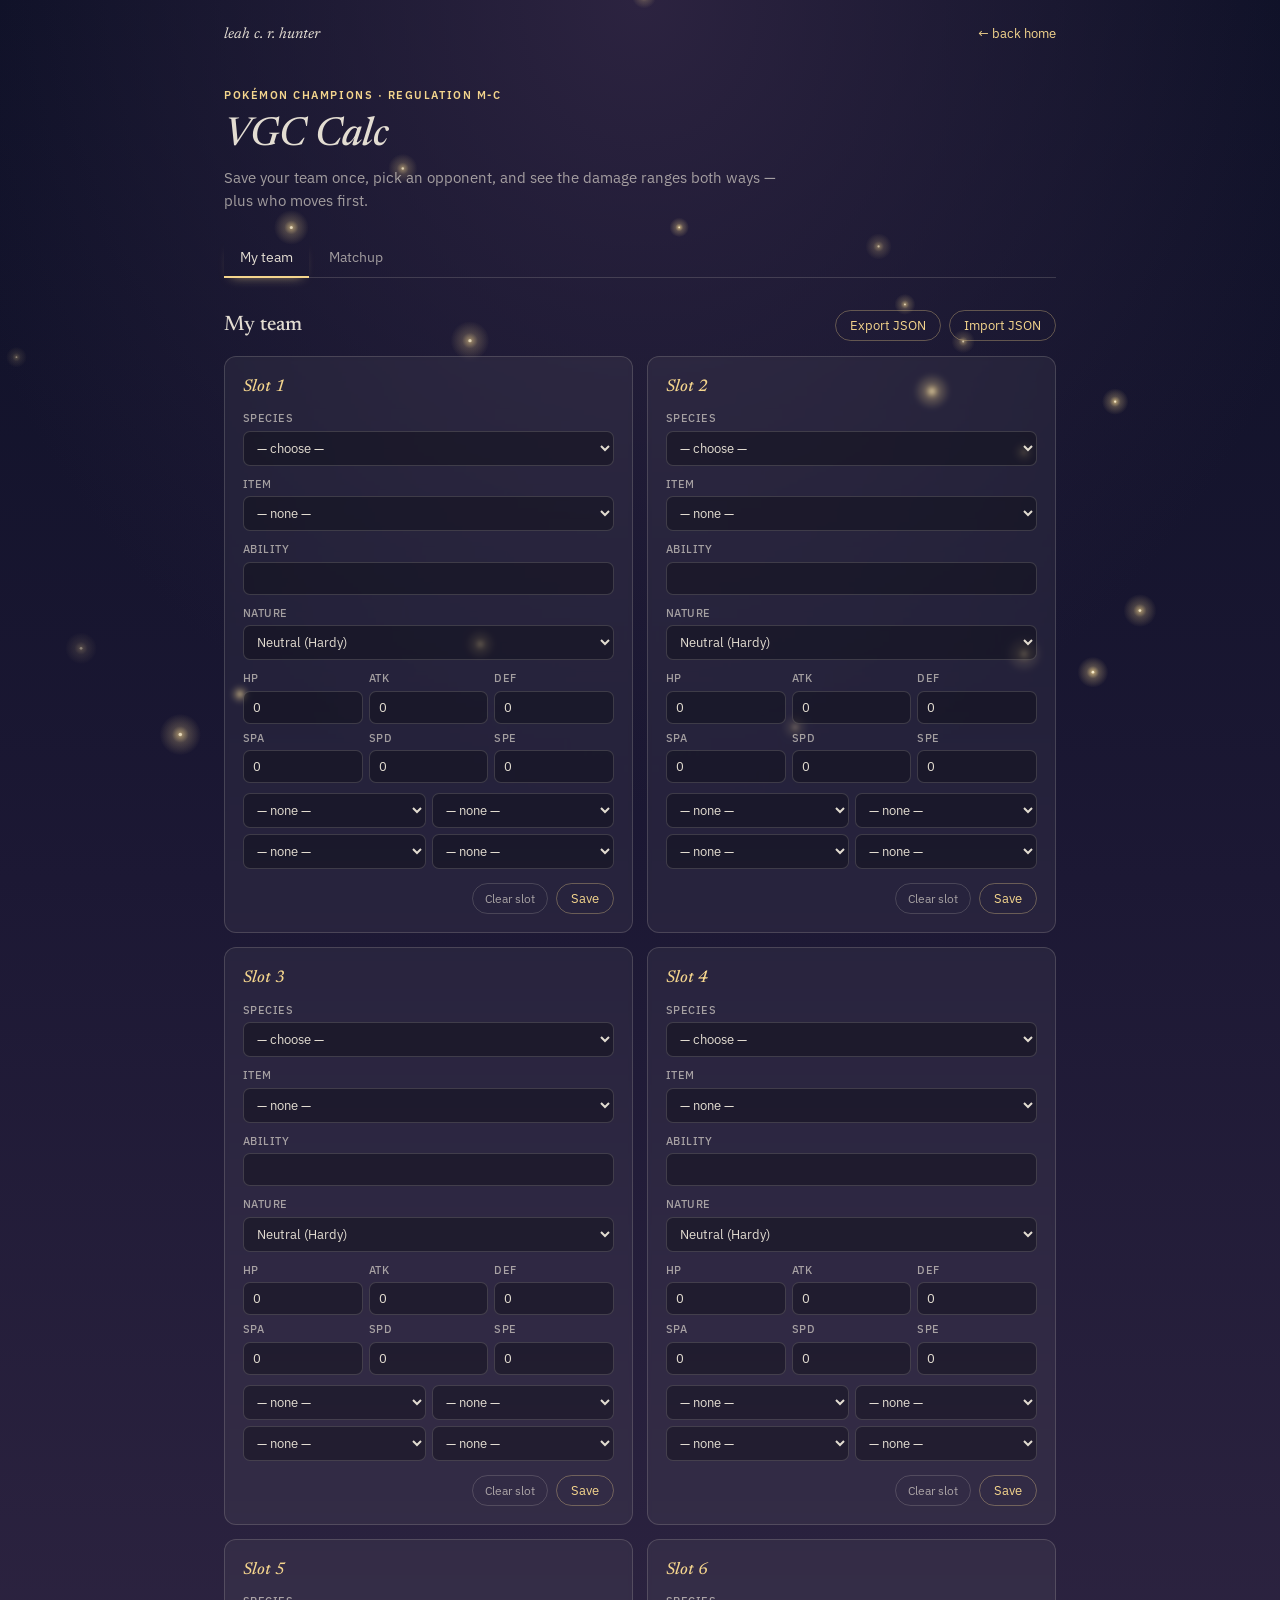
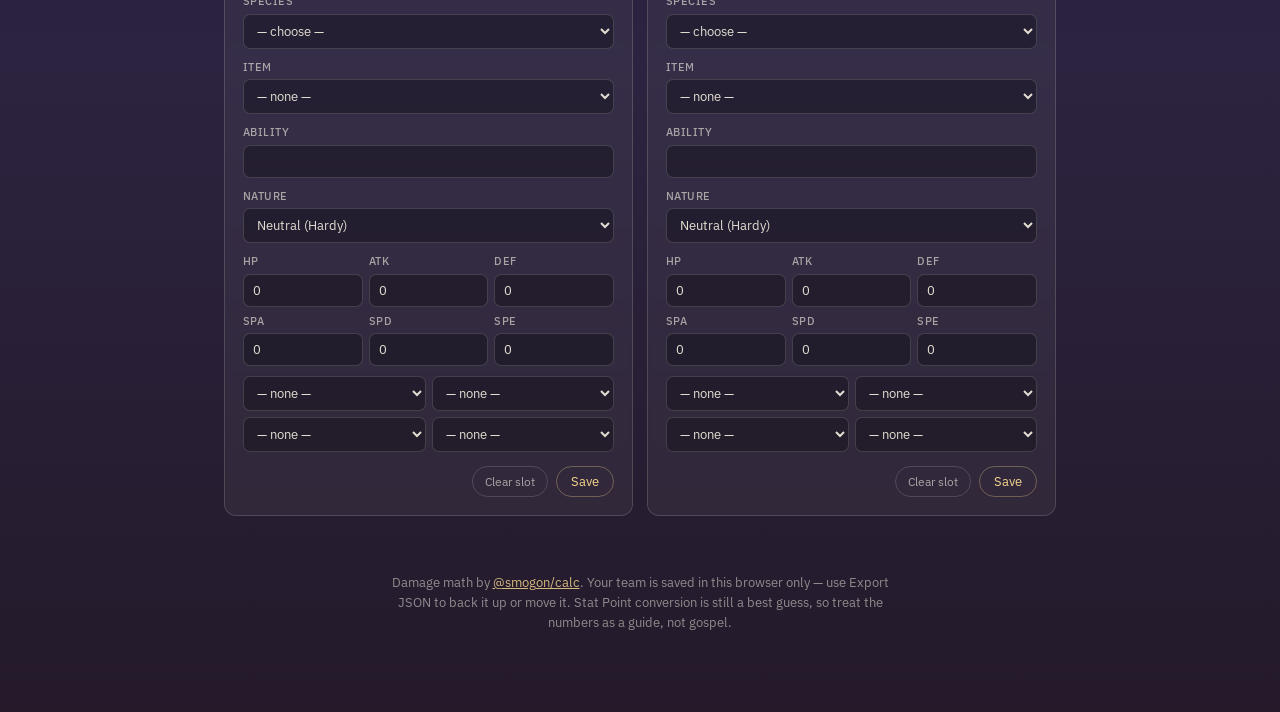
==== sites/calc/index.html @ 57ca6845 "pokemon champions calc" ====
<!DOCTYPE html>
<html lang="en">
<head>
<meta charset="UTF-8">
<meta name="viewport" content="width=device-width, initial-scale=1.0">
<title>VGC Calc — Leah C. R. Hunter</title>
<meta name="description" content="A damage calculator for Pokémon Champions (Regulation M-C): save your team, pick an opponent, see the ranges.">
<link rel="preconnect" href="https://fonts.googleapis.com">
<link rel="preconnect" href="https://fonts.gstatic.com" crossorigin>
<link href="https://fonts.googleapis.com/css2?family=Newsreader:ital,opsz,wght@0,6..72,400;0,6..72,500;1,6..72,400;1,6..72,500&family=IBM+Plex+Sans:wght@400;500;600&family=IBM+Plex+Mono:wght@400;500&display=swap" rel="stylesheet">
<link rel="stylesheet" href="style.css?v=11">
</head>
<body>

<canvas id="firefly-bg"></canvas>

<div class="topnav">
  <span class="name">leah c. r. hunter</span>
  <a href="https://leahcrhunter.com">← back home</a>
</div>

<header class="topbar">
  <p class="eyebrow">Pokémon Champions · Regulation M-C</p>
  <h1>VGC Calc</h1>
  <p class="subtitle">Save your team once, pick an opponent, and see the damage ranges both ways — plus who moves first.</p>
  <nav class="tabs">
    <button class="tab-btn active" data-tab="team">My team</button>
    <button class="tab-btn" data-tab="matchup">Matchup</button>
  </nav>
</header>

<main>

  <!-- ===================== MY TEAM ===================== -->
  <section id="tab-team" class="tab-panel active">
    <div class="panel-head">
      <h2>My team</h2>
      <div class="panel-actions">
        <button id="export-team-btn" class="btn-secondary">Export JSON</button>
        <button id="import-team-btn" class="btn-secondary">Import JSON</button>
      </div>
    </div>

    <div id="team-slots" class="team-slots"><!-- 6 slots rendered here --></div>

    <textarea id="import-export-area" class="hidden" rows="10"
      placeholder="Paste team JSON here to import, or read exported JSON here."></textarea>
  </section>

  <!-- ===================== MATCHUP ===================== -->
  <section id="tab-matchup" class="tab-panel">
    <div class="panel-head">
      <h2>Opponent &amp; field</h2>
    </div>

    <div class="opponent-form">
      <label>Species
        <select id="opp-species"></select>
      </label>
      <label>Item
        <select id="opp-item"></select>
      </label>
      <label>Ability
        <input id="opp-ability" type="text" placeholder="leave blank for default">
      </label>
      <label class="mega-toggle hidden" id="opp-mega-wrap">Mega Evolution
        <select id="opp-mega"><option value="">Not Mega</option></select>
      </label>
      <label>Status
        <select id="opp-status">
          <option value="">Healthy</option>
          <option value="brn">Burned</option>
          <option value="par">Paralyzed</option>
          <option value="psn">Poisoned</option>
          <option value="tox">Badly poisoned</option>
          <option value="slp">Asleep</option>
          <option value="frz">Frozen</option>
        </select>
      </label>
      <div class="boosts-block">
        <span class="boosts-label">Stat stages (−6 to +6)</span>
        <div class="boosts-grid">
          <label>Atk <input type="number" class="opp-boost" data-stat="atk" min="-6" max="6" value="0"></label>
          <label>Def <input type="number" class="opp-boost" data-stat="def" min="-6" max="6" value="0"></label>
          <label>SpA <input type="number" class="opp-boost" data-stat="spa" min="-6" max="6" value="0"></label>
          <label>SpD <input type="number" class="opp-boost" data-stat="spd" min="-6" max="6" value="0"></label>
          <label>Spe <input type="number" class="opp-boost" data-stat="spe" min="-6" max="6" value="0"></label>
        </div>
      </div>
    </div>

    <div class="field-form">
      <label>Weather
        <select id="field-weather">
          <option value="">None</option>
          <option>Sun</option>
          <option>Rain</option>
          <option>Sand</option>
          <option>Snow</option>
        </select>
      </label>
      <label>Terrain
        <select id="field-terrain">
          <option value="">None</option>
          <option>Electric</option>
          <option>Grassy</option>
          <option>Psychic</option>
          <option>Misty</option>
        </select>
      </label>
      <label class="checkbox-label">
        <input id="field-my-reflect" type="checkbox"> My side: Reflect
      </label>
      <label class="checkbox-label">
        <input id="field-my-lightscreen" type="checkbox"> My side: Light Screen
      </label>
      <label class="checkbox-label">
        <input id="field-opp-reflect" type="checkbox"> Opp side: Reflect
      </label>
      <label class="checkbox-label">
        <input id="field-opp-lightscreen" type="checkbox"> Opp side: Light Screen
      </label>
      <label class="checkbox-label">
        <input id="field-my-tailwind" type="checkbox"> My side: Tailwind
      </label>
      <label class="checkbox-label">
        <input id="field-opp-tailwind" type="checkbox"> Opp side: Tailwind
      </label>
      <label class="checkbox-label">
        <input id="field-trick-room" type="checkbox"> Trick Room
      </label>
    </div>

    <div class="panel-head">
      <h2>Opponent's moves</h2>
      <p class="hint">The eight most-used moves, with the top four ticked — untick anything you don't expect, add anything you've actually seen.</p>
    </div>
    <div id="opp-move-suggestions" class="move-suggestions"></div>
    <div class="add-move-row">
      <select id="opp-move-add"><option value="">— add a move seen in battle —</option></select>
      <button id="opp-move-add-btn" class="btn-secondary">Add</button>
    </div>

    <div class="panel-head">
      <h2>My team <span class="vs-name" id="vs-name"></span></h2>
      <p class="hint">Updates as you change anything above. Status and stat stages here are for this matchup only — not saved with the team.
        <strong>Deals</strong> is against the opponent's plausible bulk (0 → max Stat Points on the relevant defence); <strong>Takes</strong> is the normal damage roll against your exact spread.</p>
    </div>
    <p id="speed-summary" class="hint speed-summary hidden"></p>
    <p id="calc-error" class="hint calc-error hidden"></p>
    <div id="matchup-board" class="matchup-board"></div>
  </section>

  <footer class="disc">
    Damage math by <a href="https://github.com/smogon/damage-calc">@smogon/calc</a>. Your team is saved in this browser only —
    use Export JSON to back it up or move it. Stat Point conversion is still a best guess, so treat the numbers as a guide, not gospel.
  </footer>

</main>

<!-- Vendored @smogon/calc, rebuilt with esbuild as a single self-contained
     bundle -- the package's own dist/production.min.js has an unresolved
     require('./desc') that throws in a real browser. See CONTEXT.md. -->
<script src="smogon-calc.bundle.js"></script>

<script src="champions-dex.js?v=11"></script>
<script src="stat-points.js?v=11"></script>
<script src="calc-engine.js?v=11"></script>
<script src="team-store.js?v=11"></script>
<script src="usage-stats.js?v=11"></script>
<script src="ui.js?v=11"></script>
<script src="main.js?v=11"></script>

<script>
// ================= firefly ambient background (same as ocean) =================
(function(){
  const canvas = document.getElementById('firefly-bg');
  const ctx = canvas.getContext('2d');
  const reduceMotion = window.matchMedia('(prefers-reduced-motion: reduce)').matches;

  let w, h, dpr;
  function resize(){
    dpr = window.devicePixelRatio || 1;
    w = window.innerWidth;
    h = window.innerHeight;
    canvas.width = w * dpr;
    canvas.height = h * dpr;
    canvas.style.width = w + 'px';
    canvas.style.height = h + 'px';
    ctx.setTransform(dpr, 0, 0, dpr, 0, 0);
  }
  resize();
  window.addEventListener('resize', resize);

  const COUNT = 20;
  const flies = [];
  for (let i=0; i<COUNT; i++){
    flies.push({
      x: Math.random(),
      y: Math.random(),
      vx: (Math.random()-0.5) * 0.00028,
      vy: (Math.random()-0.5) * 0.00028,
      r: 1.4 + Math.random()*1.6,
      phase: Math.random() * Math.PI * 2,
      speed: 0.008 + Math.random()*0.014,
    });
  }

  let t = 0;
  function tick(){
    t += 1;
    ctx.clearRect(0, 0, w, h);

    flies.forEach(f=>{
      if (!reduceMotion){
        f.x += f.vx;
        f.y += f.vy;
        if (f.x < -0.02) f.x = 1.02;
        if (f.x > 1.02) f.x = -0.02;
        if (f.y < -0.02) f.y = 1.02;
        if (f.y > 1.02) f.y = -0.02;
      }
      const glow = 0.35 + 0.65 * (0.5 + 0.5*Math.sin(f.phase + t*f.speed));
      const px = f.x * w;
      const py = f.y * h;
      const r = f.r;

      const grad = ctx.createRadialGradient(px, py, 0, px, py, r*7);
      grad.addColorStop(0, `rgba(244,213,141,${0.85*glow})`);
      grad.addColorStop(0.4, `rgba(244,213,141,${0.28*glow})`);
      grad.addColorStop(1, 'rgba(244,213,141,0)');
      ctx.fillStyle = grad;
      ctx.beginPath();
      ctx.arc(px, py, r*7, 0, Math.PI*2);
      ctx.fill();

      ctx.fillStyle = `rgba(255,244,214,${0.9*glow})`;
      ctx.beginPath();
      ctx.arc(px, py, r*0.6, 0, Math.PI*2);
      ctx.fill();
    });

    requestAnimationFrame(tick);
  }
  tick();
})();
</script>
</body>
</html>
---- sites/calc/style.css ----
/* Same dusk-sky / firefly palette as the landing page and ocean.leahcrhunter.com */
:root {
  --sky-1: #0d1026;
  --sky-2: #1c1834;
  --sky-3: #2c2340;
  --sky-4: #241a2a;
  --ground: #0a0a12;

  --cream: rgba(244, 238, 224, 0.92);
  --cream-soft: rgba(244, 238, 224, 0.62);
  --cream-faint: rgba(244, 238, 224, 0.14);

  --gold: #f4d58d;
  --gold-glint: #fff4d6;
  --gold-dim: rgba(244, 213, 141, 0.16);
  --gold-dim-2: rgba(244, 213, 141, 0.32);

  --panel: rgba(244, 238, 224, 0.05);
  --panel-strong: rgba(244, 238, 224, 0.08);
  --line: rgba(244, 238, 224, 0.16);
  --well: rgba(10, 10, 18, 0.38);       /* inputs sit slightly "into" the panel */

  --good: #9fd4a8;
  --bad: #e69a86;
}

* { box-sizing: border-box; }

html { background: var(--sky-4); }

html, body {
  margin: 0;
  padding: 0;
  color: var(--cream);
  font-family: 'IBM Plex Sans', sans-serif;
  -webkit-font-smoothing: antialiased;
}

body {
  min-height: 100vh;
  display: flex;
  flex-direction: column;
  align-items: center;
  line-height: 1.5;
  background:
    radial-gradient(ellipse 80% 50% at 50% 0%, var(--sky-3) 0%, transparent 70%),
    linear-gradient(180deg, var(--sky-1) 0%, var(--sky-2) 38%, var(--sky-3) 72%, var(--sky-4) 100%);
  position: relative;
  overflow-x: hidden;
}

#firefly-bg {
  position: fixed;
  inset: 0;
  width: 100%;
  height: 100%;
  z-index: 0;
  pointer-events: none;
}

h1, h2, h3 {
  font-family: 'Newsreader', serif;
  font-weight: 500;
  margin: 0;
  color: var(--cream);
}

a { color: var(--gold); }

/* ---------- top nav (shared with ocean) ---------- */
.topnav {
  width: 100%;
  max-width: 880px;
  padding: 24px 24px 0;
  display: flex;
  justify-content: space-between;
  align-items: baseline;
  font-size: 13px;
  color: var(--cream-soft);
  position: relative;
  z-index: 1;
}
.topnav .name {
  font-family: 'Newsreader', serif;
  font-style: italic;
  font-size: 15px;
  color: var(--cream);
}
.topnav a { text-decoration: none; color: var(--gold); }
.topnav a:hover { text-decoration: underline; }

/* ---------- header ---------- */
.topbar {
  width: 100%;
  max-width: 880px;
  padding: 40px 24px 0;
  position: relative;
  z-index: 1;
}

.eyebrow {
  text-transform: uppercase;
  letter-spacing: 0.14em;
  font-size: 11px;
  font-weight: 600;
  color: var(--gold);
  margin: 0 0 10px;
}

.topbar h1 {
  font-style: italic;
  font-size: clamp(30px, 5vw, 40px);
  line-height: 1.15;
}

.subtitle {
  margin: 8px 0 26px;
  color: var(--cream-soft);
  font-size: 15px;
  max-width: 560px;
}

.tabs {
  display: flex;
  gap: 4px;
  border-bottom: 1px solid var(--line);
}

.tab-btn {
  background: none;
  border: none;
  border-radius: 0;
  color: var(--cream-soft);
  font-family: inherit;
  font-size: 14px;
  padding: 10px 16px;
  margin-bottom: -1px;
  cursor: pointer;
  border-bottom: 2px solid transparent;
  transition: color 0.15s ease, border-color 0.15s ease;
}
.tab-btn:hover { color: var(--cream); }
.tab-btn.active {
  color: var(--cream);
  border-bottom-color: var(--gold);
  box-shadow: 0 6px 12px -8px rgba(244, 213, 141, 0.7);
}

main {
  width: 100%;
  max-width: 880px;
  margin: 0;
  padding: 24px 24px 80px;
  flex: 1;
  position: relative;
  z-index: 1;
}

.tab-panel { display: none; }
.tab-panel.active { display: block; animation: fadein 0.35s ease; }
@keyframes fadein {
  from { opacity: 0; transform: translateY(4px); }
  to   { opacity: 1; transform: translateY(0); }
}

.panel-head {
  display: flex;
  align-items: baseline;
  justify-content: space-between;
  flex-wrap: wrap;
  gap: 8px 16px;
  margin: 32px 0 14px;
}
.panel-head:first-child { margin-top: 8px; }

.panel-head h2,
#matchup-results h2 {
  font-size: 21px;
}

#matchup-results h2 { margin: 36px 0 8px; }
#matchup-results h2 .hint { font-family: 'IBM Plex Sans', sans-serif; font-size: 12.5px; margin-left: 6px; }

.hint {
  color: var(--cream-soft);
  font-size: 13px;
  margin: 0;
  line-height: 1.55;
}
.panel-head .hint { flex-basis: 100%; }

.panel-actions { display: flex; gap: 8px; }

/* ---------- buttons ---------- */
button {
  font-family: inherit;
  font-size: 13px;
  border-radius: 999px;
  cursor: pointer;
  border: 1px solid var(--line);
  transition: background 0.15s ease, color 0.15s ease, border-color 0.15s ease,
              box-shadow 0.2s ease, transform 0.1s ease;
}
button:active { transform: scale(0.98); }

.btn-primary {
  background: var(--gold);
  color: var(--sky-1);
  border: none;
  padding: 13px 26px;
  font-size: 15px;
  font-weight: 600;
  margin-top: 20px;
  box-shadow: 0 0 18px rgba(244, 213, 141, 0.28);
}
.btn-primary:hover {
  background: var(--gold-glint);
  box-shadow: 0 0 24px rgba(244, 213, 141, 0.45);
}

.btn-secondary {
  background: transparent;
  color: var(--gold);
  border-color: var(--gold-dim-2);
  padding: 6px 14px;
}
.btn-secondary:hover { background: var(--gold-dim); }
.btn-secondary.is-saved { background: var(--gold); color: var(--sky-1); border-color: var(--gold); }

.btn-danger {
  background: transparent;
  color: var(--cream-soft);
  border-color: var(--line);
  padding: 5px 12px;
  font-size: 12px;
}
.btn-danger:hover { color: var(--bad); border-color: var(--bad); }

/* ---------- panels / cards ---------- */
.team-slots {
  display: grid;
  grid-template-columns: repeat(2, minmax(0, 1fr));
  gap: 14px;
}

@media (max-width: 640px) {
  .team-slots { grid-template-columns: 1fr; }
}

.mon-card,
.opponent-form,
.field-form {
  background: var(--panel);
  border: 1px solid var(--line);
  border-radius: 12px;
  padding: 18px;
  backdrop-filter: blur(2px);
}

.mon-card.empty {
  display: flex;
  align-items: center;
  justify-content: center;
  color: var(--cream-soft);
  font-size: 13px;
  min-height: 64px;
  cursor: pointer;
  border-style: dashed;
}

.mon-card h3 {
  font-size: 17px;
  font-style: italic;
  margin: 0 0 6px;
  color: var(--gold);
}

.mon-card label,
.opponent-form label,
.field-form label {
  display: block;
  font-size: 11px;
  font-weight: 500;
  letter-spacing: 0.04em;
  text-transform: uppercase;
  color: var(--cream-soft);
  margin-top: 10px;
}

/* ---------- inputs ---------- */
.mon-card input, .mon-card select,
.opponent-form input, .opponent-form select,
.field-form select,
.opponent-form .boosts-grid input,
.add-move-row input, .add-move-row select {
  width: 100%;
  background: var(--well);
  border: 1px solid var(--line);
  color: var(--cream);
  border-radius: 7px;
  padding: 7px 9px;
  font-family: inherit;
  font-size: 13px;
  letter-spacing: 0;
  text-transform: none;
  margin-top: 4px;
  transition: border-color 0.15s ease, box-shadow 0.15s ease;
}

input::placeholder { color: rgba(244, 238, 224, 0.32); }

/* A select's intrinsic width is its longest option; never let that push a
   column (or the page) wider than its container on a phone. */
select { max-width: 100%; min-width: 0; }

input:focus, select:focus, textarea:focus {
  outline: none;
  border-color: var(--gold-dim-2);
  box-shadow: 0 0 0 3px var(--gold-dim);
}

select option { background: var(--sky-2); color: var(--cream); }

input[type="checkbox"] { accent-color: var(--gold); }

.stat-points-grid {
  display: grid;
  grid-template-columns: repeat(3, 1fr);
  gap: 6px;
  margin-top: 10px;
}

.stat-points-grid label { margin-top: 0; }

.checkbox-label {
  display: flex;
  align-items: center;
  gap: 8px;
  font-size: 12.5px;
  text-transform: none;
  letter-spacing: 0;
  font-weight: 400;
  color: var(--cream-soft);
  cursor: pointer;
}
.checkbox-label:hover { color: var(--cream); }

.checkbox-label input { width: auto; margin: 0; }

.mega-toggle {
  display: block;
  margin-top: 10px;
}
.mega-toggle select {
  border-color: var(--gold-dim-2);
  color: var(--gold);
}
.mega-toggle select:has(option[value=""]:checked) { color: var(--cream); border-color: var(--line); }

.moves-grid {
  display: grid;
  grid-template-columns: repeat(2, minmax(0, 1fr));
  gap: 6px;
  margin-top: 10px;
}
.moves-grid select { margin-top: 0; min-width: 0; }

.card-footer {
  display: flex;
  justify-content: flex-end;
  gap: 8px;
  margin-top: 14px;
}

.opponent-form, .field-form {
  display: grid;
  grid-template-columns: repeat(auto-fit, minmax(min(160px, 100%), 1fr));
  gap: 6px 14px;
  margin-bottom: 14px;
}

.opponent-form > label:not(.checkbox-label),
.field-form > label:not(.checkbox-label) { margin-top: 0; }
.opponent-form > .mega-toggle { margin-top: 0; }

.field-form .checkbox-label { margin-top: 6px; }

/* ---------- move chips ---------- */
.move-suggestions {
  display: flex;
  flex-wrap: wrap;
  gap: 8px;
}

.move-chip {
  display: flex;
  align-items: center;
  gap: 7px;
  background: var(--panel);
  border: 1px solid var(--line);
  border-radius: 999px;
  padding: 6px 13px;
  font-size: 13px;
  cursor: pointer;
  transition: background 0.15s ease, border-color 0.15s ease;
}
.move-chip:hover { background: var(--panel-strong); }
.move-chip:has(input:checked) {
  border-color: var(--gold-dim-2);
  background: var(--gold-dim);
}

.move-chip .usage {
  color: var(--cream-soft);
  font-family: 'IBM Plex Mono', monospace;
  font-size: 11px;
}

.add-move-row {
  display: flex;
  gap: 8px;
  margin-top: 12px;
}

.add-move-row input,
.add-move-row select { flex: 1; min-width: 0; margin-top: 0; }

.hidden { display: none !important; }

#import-export-area {
  width: 100%;
  margin-top: 14px;
  background: var(--well);
  border: 1px solid var(--line);
  color: var(--cream);
  font-family: 'IBM Plex Mono', monospace;
  font-size: 12px;
  border-radius: 10px;
  padding: 12px;
  resize: vertical;
}

/* ---------- shared result bits ---------- */
.pct-range {
  font-family: 'IBM Plex Mono', monospace;
  color: var(--cream);
}

.pct-range.ko { color: var(--bad); font-weight: 500; }
.pct-range.safe { color: var(--good); }
.pct-range.none { color: var(--cream-soft); font-family: 'IBM Plex Sans', sans-serif; font-size: 12px; }

/* Opponent stat stages (Matchup tab) */
.boosts-block {
  grid-column: 1 / -1;
  font-size: 12px;
  color: var(--cream-soft);
  margin-top: 4px;
}

.boosts-label {
  display: block;
  font-size: 11px;
  font-weight: 500;
  letter-spacing: 0.04em;
  text-transform: uppercase;
}

.boosts-grid {
  display: grid;
  grid-template-columns: repeat(5, minmax(0, 1fr));
  gap: 6px;
  margin-top: 4px;
}

.boosts-grid label { margin-top: 0; }

/* ---------- matchup board: one row per Pokémon ---------- */
.vs-name {
  font-style: italic;
  color: var(--gold);
  font-weight: 400;
}

.speed-summary { margin: -4px 0 14px; }

.calc-error {
  color: var(--bad);
  border-left: 2px solid var(--bad);
  padding-left: 12px;
  margin: 0 0 14px;
}

.matchup-board {
  display: flex;
  flex-direction: column;
  gap: 12px;
}

.mon-row {
  display: grid;
  grid-template-columns: minmax(200px, 1.1fr) 1fr 1fr;
  gap: 18px;
  background: var(--panel);
  border: 1px solid var(--line);
  border-radius: 12px;
  padding: 16px 18px;
  backdrop-filter: blur(2px);
}

.mon-name {
  font-family: 'Newsreader', serif;
  font-style: italic;
  font-size: 19px;
  color: var(--gold);
  line-height: 1.2;
}
.mon-name .hint { font-family: 'IBM Plex Sans', sans-serif; font-style: normal; font-size: 12px; }

.mon-meta {
  font-size: 12.5px;
  color: var(--cream-soft);
  margin-top: 2px;
}

.mon-speed {
  font-size: 13px;
  margin-top: 10px;
  line-height: 1.45;
}
.mon-speed .speed-num { font-family: 'IBM Plex Mono', monospace; color: var(--cream); }
.mon-speed .hint { font-size: 12px; }

.mon-state {
  display: flex;
  flex-direction: column;
  gap: 6px;
  margin-top: 12px;
  padding-top: 12px;
  border-top: 1px solid var(--cream-faint);
}

.mon-state select,
.mon-state input {
  width: 100%;
  background: var(--well);
  border: 1px solid var(--line);
  color: var(--cream);
  border-radius: 7px;
  padding: 5px 7px;
  font-family: inherit;
  font-size: 12.5px;
  margin: 0;
  min-width: 0;
}

.stage-grid {
  display: grid;
  grid-template-columns: repeat(5, minmax(0, 1fr));
  gap: 4px;
}

.stage-grid label {
  display: block;
  font-size: 10px;
  font-weight: 500;
  letter-spacing: 0.04em;
  text-transform: uppercase;
  color: var(--cream-soft);
}
.stage-grid input { margin-top: 2px; padding: 4px 5px; text-align: center; }

.mon-col h4 {
  font-family: 'IBM Plex Sans', sans-serif;
  font-size: 11px;
  font-weight: 600;
  letter-spacing: 0.1em;
  text-transform: uppercase;
  color: var(--gold);
  margin: 0 0 6px;
}
.mon-col .hint { font-size: 12.5px; }

.move-table {
  width: 100%;
  border-collapse: collapse;
  font-size: 13.5px;
}
.move-table td {
  padding: 5px 0;
  border-bottom: 1px solid var(--cream-faint);
  vertical-align: top;
}
.move-table tr:last-child td { border-bottom: none; }
.move-table td:last-child { text-align: right; white-space: nowrap; padding-left: 10px; }

@media (max-width: 720px) {
  .mon-row { grid-template-columns: 1fr; gap: 14px; }
}

.verdict { font-weight: 500; }
.verdict.good { color: var(--good); }
.verdict.bad { color: var(--bad); }
.verdict.mixed { color: var(--gold); }

.verdict + .hint { font-size: 12px; margin-top: 2px; }

/* ---------- footer ---------- */
footer.disc {
  font-size: 12.5px;
  color: var(--cream-soft);
  text-align: center;
  max-width: 520px;
  margin: 56px auto 0;
  line-height: 1.6;
  opacity: 0.85;
}

@media (prefers-reduced-motion: reduce) {
  .tab-panel.active { animation: none; }
}
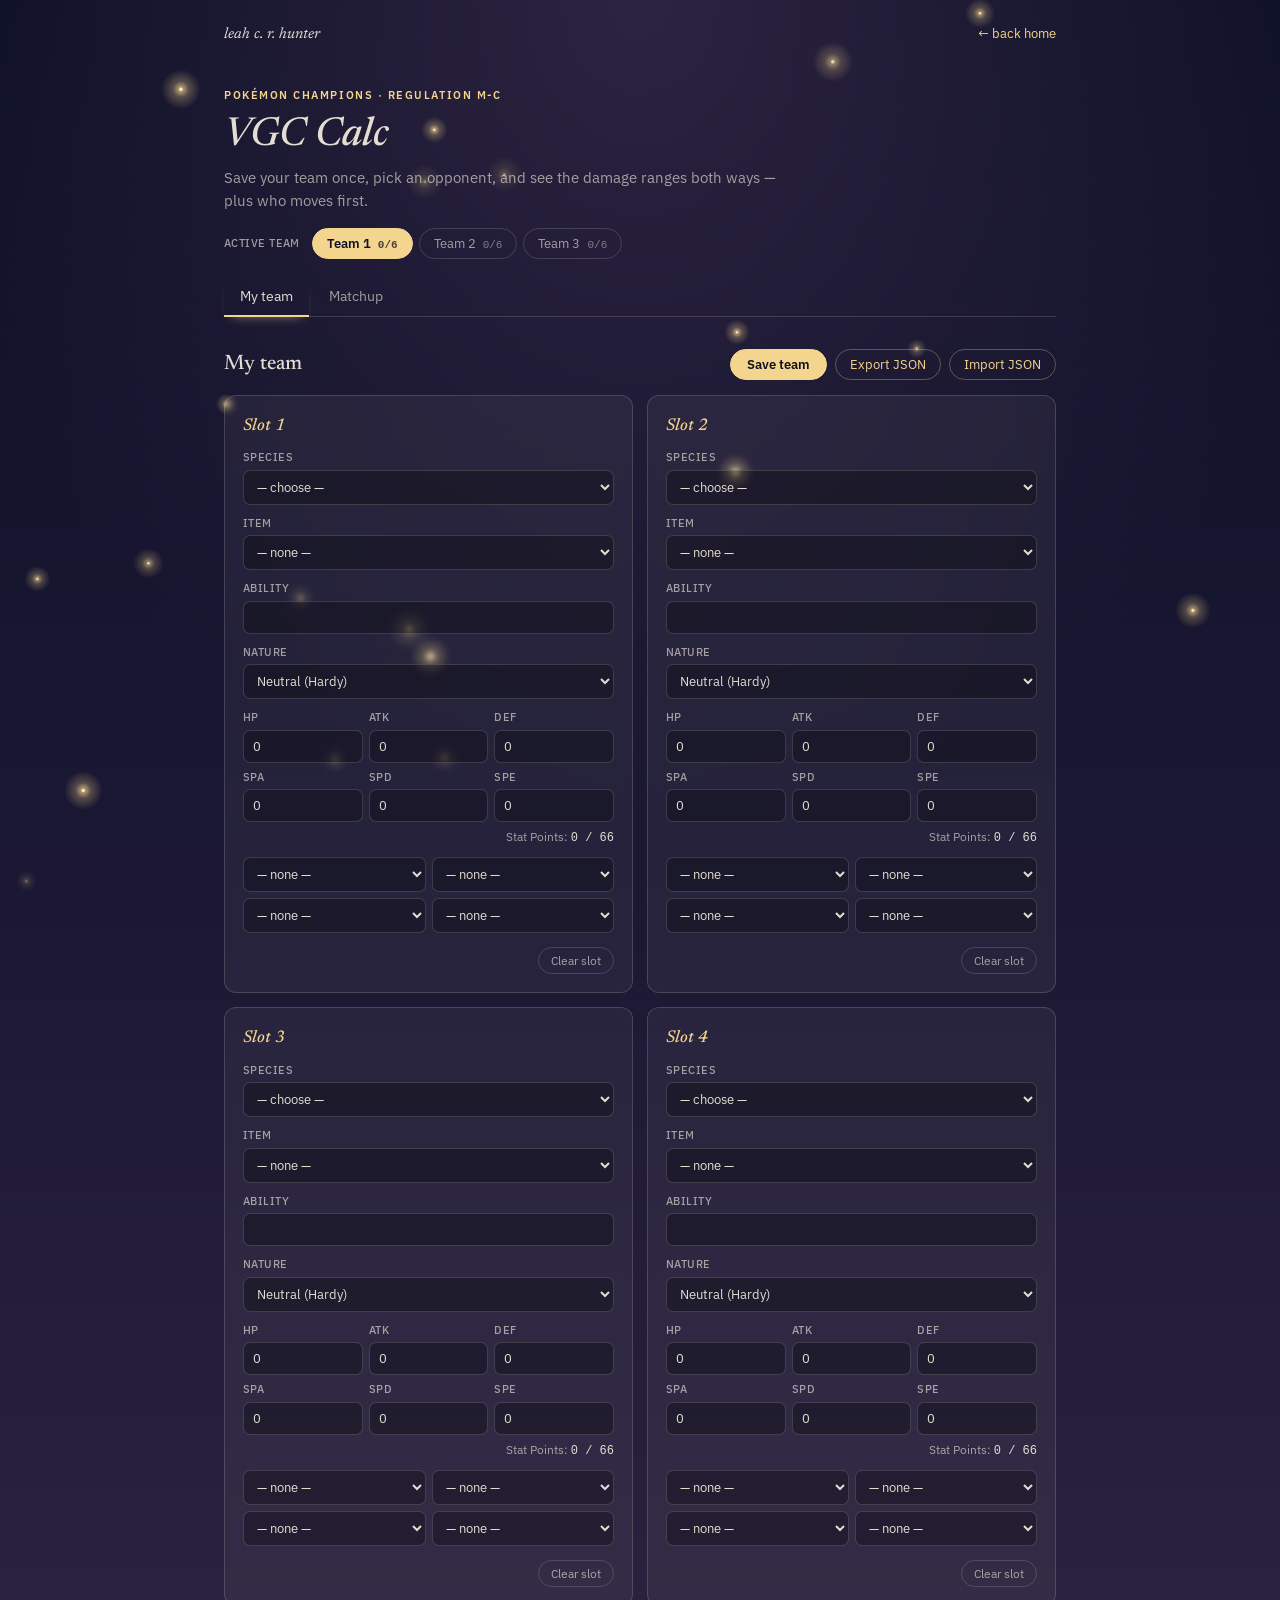
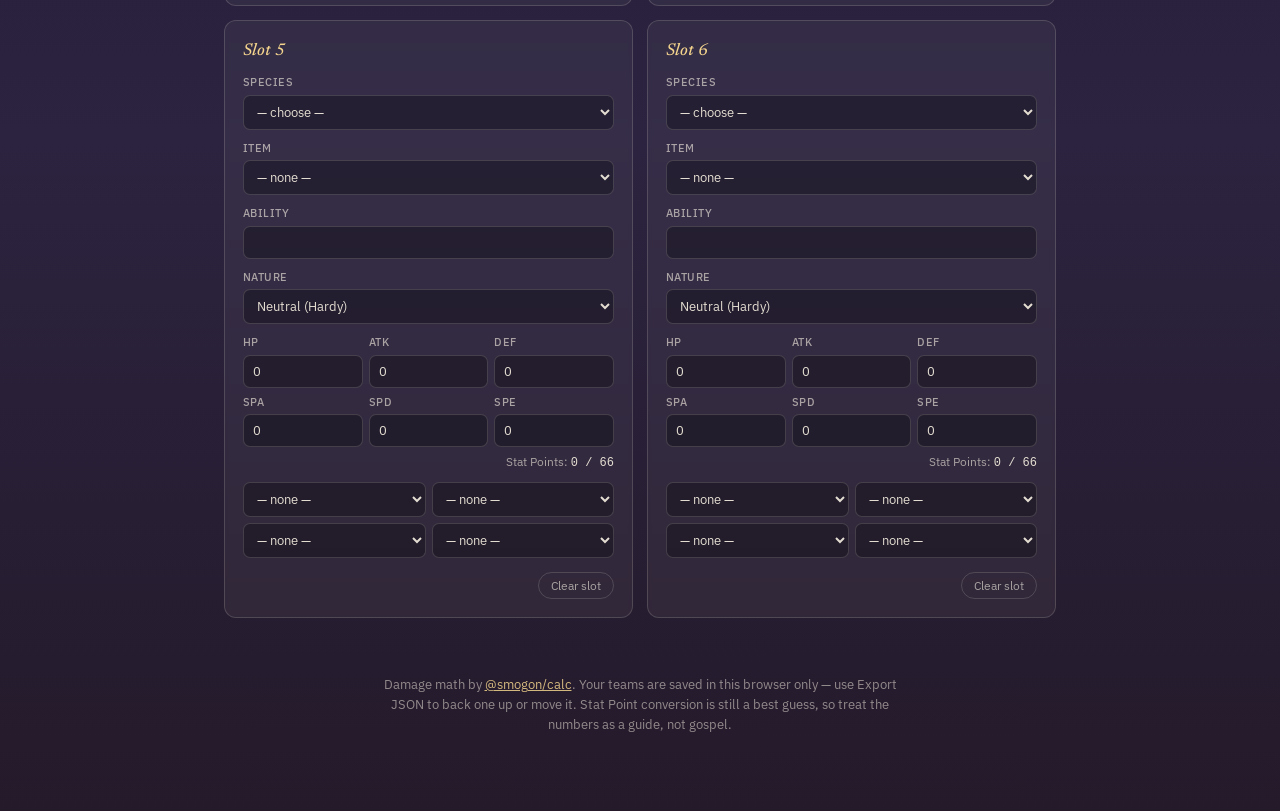
==== commit 84fe0b1f: "vgcCalc changes - bulk save / multiple teams / stat buttons" ====
--- a/sites/calc/index.html
+++ b/sites/calc/index.html
@@ -8,7 +8,7 @@
 <link rel="preconnect" href="https://fonts.googleapis.com">
 <link rel="preconnect" href="https://fonts.gstatic.com" crossorigin>
 <link href="https://fonts.googleapis.com/css2?family=Newsreader:ital,opsz,wght@0,6..72,400;0,6..72,500;1,6..72,400;1,6..72,500&family=IBM+Plex+Sans:wght@400;500;600&family=IBM+Plex+Mono:wght@400;500&display=swap" rel="stylesheet">
-<link rel="stylesheet" href="style.css?v=11">
+<link rel="stylesheet" href="style.css?v=15">
 </head>
 <body>
 
@@ -23,6 +23,10 @@
   <p class="eyebrow">Pokémon Champions · Regulation M-C</p>
   <h1>VGC Calc</h1>
   <p class="subtitle">Save your team once, pick an opponent, and see the damage ranges both ways — plus who moves first.</p>
+  <div class="team-switcher-wrap">
+    <span class="boosts-label">Active team</span>
+    <div id="team-switcher" class="team-switcher" role="group" aria-label="Active team"></div>
+  </div>
   <nav class="tabs">
     <button class="tab-btn active" data-tab="team">My team</button>
     <button class="tab-btn" data-tab="matchup">Matchup</button>
@@ -36,6 +40,7 @@
     <div class="panel-head">
       <h2>My team</h2>
       <div class="panel-actions">
+        <button id="save-team-btn" class="btn-save">Save team</button>
         <button id="export-team-btn" class="btn-secondary">Export JSON</button>
         <button id="import-team-btn" class="btn-secondary">Import JSON</button>
       </div>
@@ -79,13 +84,7 @@
       </label>
       <div class="boosts-block">
         <span class="boosts-label">Stat stages (−6 to +6)</span>
-        <div class="boosts-grid">
-          <label>Atk <input type="number" class="opp-boost" data-stat="atk" min="-6" max="6" value="0"></label>
-          <label>Def <input type="number" class="opp-boost" data-stat="def" min="-6" max="6" value="0"></label>
-          <label>SpA <input type="number" class="opp-boost" data-stat="spa" min="-6" max="6" value="0"></label>
-          <label>SpD <input type="number" class="opp-boost" data-stat="spd" min="-6" max="6" value="0"></label>
-          <label>Spe <input type="number" class="opp-boost" data-stat="spe" min="-6" max="6" value="0"></label>
-        </div>
+        <div class="boosts-grid" id="opp-boosts"><!-- filled by main.js --></div>
       </div>
     </div>
 
@@ -152,8 +151,8 @@
   </section>
 
   <footer class="disc">
-    Damage math by <a href="https://github.com/smogon/damage-calc">@smogon/calc</a>. Your team is saved in this browser only —
-    use Export JSON to back it up or move it. Stat Point conversion is still a best guess, so treat the numbers as a guide, not gospel.
+    Damage math by <a href="https://github.com/smogon/damage-calc">@smogon/calc</a>. Your teams are saved in this browser only —
+    use Export JSON to back one up or move it. Stat Point conversion is still a best guess, so treat the numbers as a guide, not gospel.
   </footer>
 
 </main>
@@ -163,13 +162,13 @@
      require('./desc') that throws in a real browser. See CONTEXT.md. -->
 <script src="smogon-calc.bundle.js"></script>
 
-<script src="champions-dex.js?v=11"></script>
-<script src="stat-points.js?v=11"></script>
-<script src="calc-engine.js?v=11"></script>
-<script src="team-store.js?v=11"></script>
-<script src="usage-stats.js?v=11"></script>
-<script src="ui.js?v=11"></script>
-<script src="main.js?v=11"></script>
+<script src="champions-dex.js?v=15"></script>
+<script src="stat-points.js?v=15"></script>
+<script src="calc-engine.js?v=15"></script>
+<script src="team-store.js?v=15"></script>
+<script src="usage-stats.js?v=15"></script>
+<script src="ui.js?v=15"></script>
+<script src="main.js?v=15"></script>
 
 <script>
 // ================= firefly ambient background (same as ocean) =================
--- a/sites/calc/style.css
+++ b/sites/calc/style.css
@@ -619,3 +619,91 @@
 @media (prefers-reduced-motion: reduce) {
   .tab-panel.active { animation: none; }
 }
+
+/* ---------- active team switcher (header) ---------- */
+.team-switcher-wrap {
+  display: flex;
+  align-items: center;
+  flex-wrap: wrap;
+  gap: 8px 12px;
+  margin: -10px 0 18px;
+  color: var(--cream-soft);
+}
+.team-switcher { display: flex; flex-wrap: wrap; gap: 6px; }
+.team-pick {
+  background: transparent;
+  color: var(--cream-soft);
+  padding: 6px 14px;
+}
+.team-pick:hover { color: var(--cream); border-color: var(--gold-dim-2); }
+.team-pick.active {
+  color: var(--sky-1);
+  background: var(--gold);
+  border-color: var(--gold);
+  font-weight: 600;
+}
+.team-count { font-family: 'IBM Plex Mono', monospace; font-size: 11px; opacity: 0.75; margin-left: 4px; }
+
+/* ---------- Save team ---------- */
+.btn-save {
+  background: var(--gold);
+  color: var(--sky-1);
+  border-color: var(--gold);
+  padding: 6px 16px;
+  font-weight: 600;
+}
+.btn-save:hover { background: var(--gold-glint); }
+.btn-save.has-changes { box-shadow: 0 0 0 3px var(--gold-dim), 0 0 16px rgba(244, 213, 141, 0.4); }
+.btn-save.has-changes::after { content: ' •'; }
+.btn-save.is-saved { background: var(--good); border-color: var(--good); }
+
+/* ---------- Stat Point total ---------- */
+.sp-total {
+  margin: 6px 0 0;
+  font-size: 12px;
+  color: var(--cream-soft);
+  text-align: right;
+}
+.sp-total span { font-family: 'IBM Plex Mono', monospace; color: var(--cream); }
+.sp-total span.at-cap { color: var(--gold); }
+
+/* ---------- stat stage steppers (Matchup tab): [−] Atk +0 [+] ---------- */
+.boost-cell {
+  display: flex;
+  align-items: stretch;
+  min-width: 0;
+  background: var(--well);
+  border: 1px solid var(--line);
+  border-radius: 7px;
+  overflow: hidden;
+}
+.boost-cell.is-boosted { border-color: var(--gold-dim-2); background: var(--gold-dim); }
+.boost-cell.is-dropped { border-color: rgba(230, 154, 134, 0.45); background: rgba(230, 154, 134, 0.1); }
+.boost-step {
+  flex: 0 0 auto;
+  background: transparent;
+  border: none;
+  border-radius: 0;
+  color: var(--cream-soft);
+  padding: 6px 9px;
+  font-size: 15px;
+  line-height: 1;
+}
+.boost-step:hover { background: var(--panel-strong); color: var(--cream); }
+.boost-step:disabled { opacity: 0.3; cursor: default; background: transparent; }
+.boost-val {
+  flex: 1;
+  min-width: 0;
+  display: flex;
+  align-items: center;
+  justify-content: center;
+  gap: 5px;
+  white-space: nowrap;
+  font-size: 12px;
+  color: var(--cream-soft);
+}
+.boost-val b { font-family: 'IBM Plex Mono', monospace; font-weight: 500; color: var(--cream); }
+.boost-cell.is-boosted .boost-val b { color: var(--gold); }
+.boost-cell.is-dropped .boost-val b { color: var(--bad); }
+.boosts-grid { grid-template-columns: repeat(auto-fill, minmax(118px, 1fr)); }
+.stage-grid { grid-template-columns: repeat(auto-fill, minmax(108px, 1fr)); gap: 5px; }
